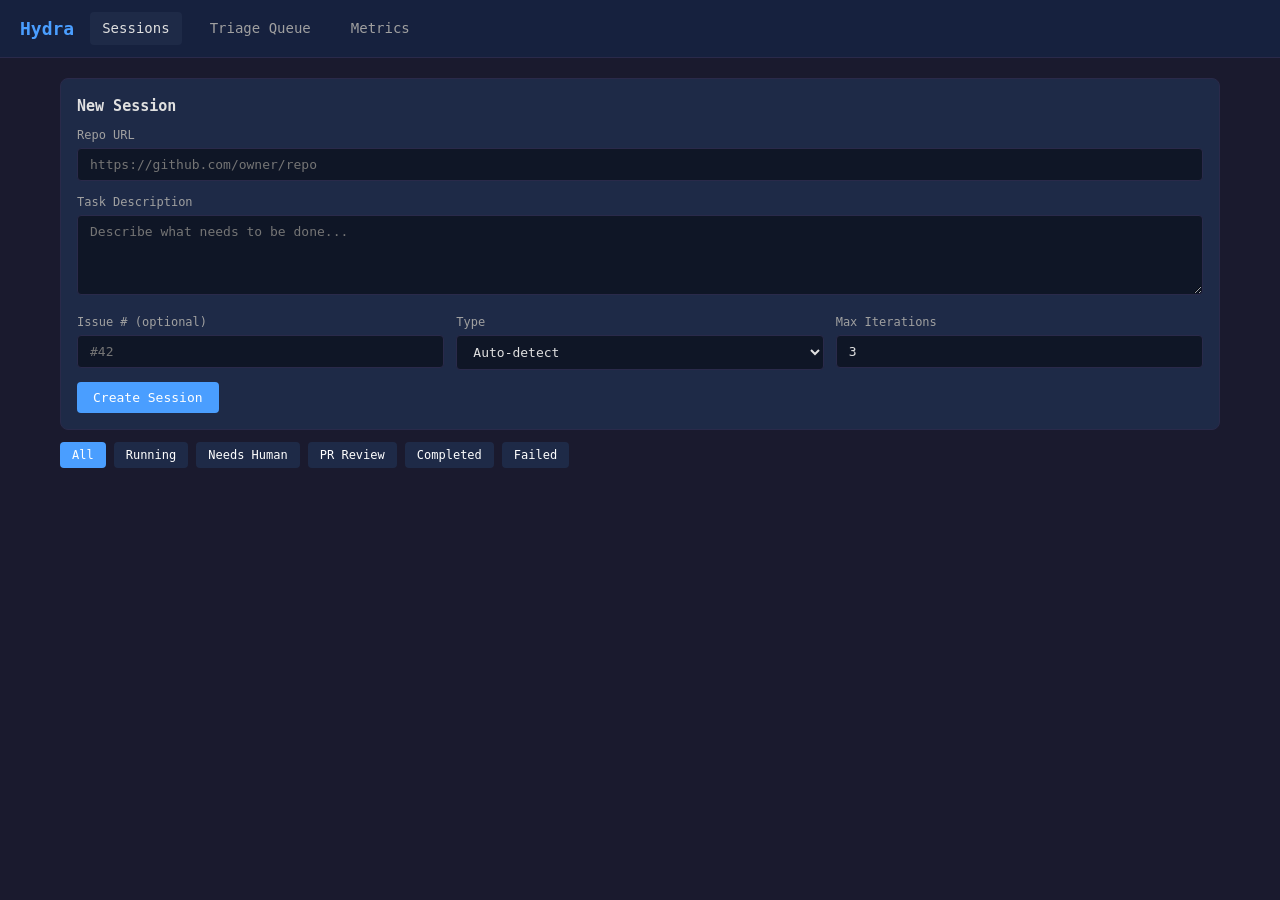
==== static/index.html @ 1d895949 "Initial commit: Hydra Demo async coding agent Two-workflow architecture using Mistral Vibe CLI & Wor" ====
<!DOCTYPE html>
<html lang="en">
<head>
  <meta charset="UTF-8">
  <meta name="viewport" content="width=device-width, initial-scale=1.0">
  <title>Hydra Demo</title>
  <link rel="stylesheet" href="/static/style.css">
</head>
<body>
  <nav>
    <span class="logo">Hydra</span>
    <a href="/static/index.html" class="active">Sessions</a>
    <a href="/static/triage.html">Triage Queue</a>
    <a href="#" onclick="showMetrics()">Metrics</a>
  </nav>

  <div class="container">
    <!-- Create Session Form -->
    <div class="card" id="create-form">
      <div class="card-header"><span class="card-title">New Session</span></div>
      <form onsubmit="createSession(event)">
        <div class="form-group">
          <label>Repo URL</label>
          <input type="url" id="repo_url" required placeholder="https://github.com/owner/repo">
        </div>
        <div class="form-group">
          <label>Task Description</label>
          <textarea id="task_description" required placeholder="Describe what needs to be done..."></textarea>
        </div>
        <div style="display:grid;grid-template-columns:1fr 1fr 1fr;gap:12px">
          <div class="form-group">
            <label>Issue # (optional)</label>
            <input type="number" id="issue_number" placeholder="#42" oninput="previewIssue()">
          </div>
          <div class="form-group">
            <label>Type</label>
            <select id="issue_type">
              <option value="">Auto-detect</option>
              <option value="bug">Bug Fix</option>
              <option value="feature">New Feature</option>
            </select>
          </div>
          <div class="form-group">
            <label>Max Iterations</label>
            <input type="number" id="max_iterations" value="3" min="1" max="10">
          </div>
        </div>
        <div id="issue-preview" style="display:none;margin-bottom:12px;color:var(--text-secondary);font-size:12px"></div>
        <button type="submit">Create Session</button>
      </form>
    </div>

    <!-- Filter tabs -->
    <div class="filter-tabs">
      <button class="active" onclick="filterSessions('all', this)">All</button>
      <button onclick="filterSessions('running', this)">Running</button>
      <button onclick="filterSessions('needs_human', this)">Needs Human</button>
      <button onclick="filterSessions('pr_review', this)">PR Review</button>
      <button onclick="filterSessions('completed', this)">Completed</button>
      <button onclick="filterSessions('failed', this)">Failed</button>
    </div>

    <!-- Session list -->
    <div class="session-list" id="session-list"></div>

    <!-- Metrics panel (hidden by default) -->
    <div id="metrics-panel" style="display:none"></div>
  </div>

  <script src="/static/app.js?v=3"></script>
  <script>loadSessions();</script>
</body>
</html>
---- static/style.css ----
:root {
  --bg-primary: #1a1a2e;
  --bg-secondary: #16213e;
  --bg-card: #1e2a47;
  --bg-input: #0f1626;
  --text-primary: #e0e0e0;
  --text-secondary: #a0a0a0;
  --text-muted: #606070;
  --border: #2a2a4a;
  --accent: #4a9eff;
  --status-pending: #6c757d;
  --status-running: #4a9eff;
  --status-ci: #f0ad4e;
  --status-pr-review: #9b59b6;
  --status-needs-human: #e67e22;
  --status-completed: #27ae60;
  --status-failed: #e74c3c;
  --status-cancelled: #95a5a6;
  --test-pass: #27ae60;
  --test-fail: #e74c3c;
  --test-skip: #95a5a6;
  --span-phase: #5a6a8a;
  --span-activity: #4a9eff;
  --span-agent: #9b59b6;
  --span-tool: #1abc9c;
  --span-container: #f0ad4e;
  --span-http: #27ae60;
  --span-wait: transparent;
}

* { box-sizing: border-box; margin: 0; padding: 0; }

body {
  font-family: 'SF Mono', 'Fira Code', 'Consolas', monospace;
  background: var(--bg-primary);
  color: var(--text-primary);
  font-size: 14px;
  line-height: 1.5;
}

.container { max-width: 1200px; margin: 0 auto; padding: 20px; }

/* Navigation */
nav {
  background: var(--bg-secondary);
  padding: 12px 20px;
  border-bottom: 1px solid var(--border);
  display: flex;
  gap: 16px;
  align-items: center;
}
nav .logo { font-size: 18px; font-weight: bold; color: var(--accent); }
nav a {
  color: var(--text-secondary);
  text-decoration: none;
  padding: 6px 12px;
  border-radius: 4px;
}
nav a:hover, nav a.active { color: var(--text-primary); background: var(--bg-card); }
.badge {
  display: inline-block;
  padding: 2px 8px;
  border-radius: 10px;
  font-size: 11px;
  font-weight: bold;
}
.badge-count { background: var(--status-needs-human); color: white; margin-left: 4px; }

/* Status badges */
.status-pending { background: var(--status-pending); color: white; }
.status-running { background: var(--status-running); color: white; }
.status-ci_monitoring { background: var(--status-ci); color: black; }
.status-pr_review { background: var(--status-pr-review); color: white; }
.status-needs_human { background: var(--status-needs-human); color: white; }
.status-completed { background: var(--status-completed); color: white; }
.status-failed { background: var(--status-failed); color: white; }
.status-cancelled { background: var(--status-cancelled); color: white; }

/* Cards */
.card {
  background: var(--bg-card);
  border: 1px solid var(--border);
  border-radius: 8px;
  padding: 16px;
  margin-bottom: 12px;
}
.card-header { display: flex; justify-content: space-between; align-items: center; margin-bottom: 8px; }
.card-title { font-weight: bold; font-size: 15px; }
.card-meta { color: var(--text-secondary); font-size: 12px; }

/* Forms */
input, textarea, select {
  background: var(--bg-input);
  border: 1px solid var(--border);
  color: var(--text-primary);
  padding: 8px 12px;
  border-radius: 4px;
  font-family: inherit;
  font-size: 13px;
  width: 100%;
}
textarea { min-height: 80px; resize: vertical; }
button {
  background: var(--accent);
  color: white;
  border: none;
  padding: 8px 16px;
  border-radius: 4px;
  cursor: pointer;
  font-family: inherit;
  font-size: 13px;
}
button:hover { opacity: 0.9; }
button.danger { background: var(--status-failed); }
button.secondary { background: var(--status-pending); }
.form-group { margin-bottom: 12px; }
.form-group label { display: block; margin-bottom: 4px; color: var(--text-secondary); font-size: 12px; }

/* Session list */
.session-list { display: grid; gap: 12px; }
.filter-tabs { display: flex; gap: 8px; margin-bottom: 16px; flex-wrap: wrap; }
.filter-tabs button { background: var(--bg-card); font-size: 12px; padding: 6px 12px; }
.filter-tabs button.active { background: var(--accent); }

/* Event stream */
.event-stream { max-height: 400px; overflow-y: auto; }
.event {
  padding: 8px 12px;
  border-left: 3px solid var(--border);
  margin-bottom: 4px;
  font-size: 13px;
}
.event-status { border-left-color: var(--accent); }
.event-error { border-left-color: var(--status-failed); background: rgba(231,76,60,0.1); }
.event-agent { border-left-color: var(--span-agent); }
.event-tool { border-left-color: var(--span-tool); }
.event-human { border-left-color: var(--status-needs-human); background: rgba(230,126,34,0.1); }
.event-time { color: var(--text-muted); font-size: 11px; margin-right: 8px; }

/* Test results */
.test-summary { display: flex; gap: 12px; margin-bottom: 8px; }
.test-summary .pass { color: var(--test-pass); }
.test-summary .fail { color: var(--test-fail); }
.test-summary .skip { color: var(--test-skip); }
.test-failure { background: rgba(231,76,60,0.1); padding: 8px; border-radius: 4px; margin: 4px 0; font-size: 12px; }

/* Trace timeline */
.trace-timeline { overflow-x: auto; }
.span-row {
  display: flex;
  align-items: center;
  padding: 2px 0;
  font-size: 12px;
}
.span-name { min-width: 200px; white-space: nowrap; overflow: hidden; text-overflow: ellipsis; }
.span-bar-container { flex: 1; position: relative; height: 20px; }
.span-bar {
  position: absolute;
  height: 16px;
  border-radius: 3px;
  top: 2px;
  min-width: 2px;
}
.span-bar.phase { background: var(--span-phase); }
.span-bar.activity { background: var(--span-activity); }
.span-bar.agent_turn { background: var(--span-agent); }
.span-bar.tool_call { background: var(--span-tool); }
.span-bar.container_op { background: var(--span-container); }
.span-bar.http { background: var(--span-http); }
.span-bar.wait { background: none; border: 1px dashed var(--text-muted); }
.span-bar.failed { background: var(--status-failed); }
.span-bar.running { animation: pulse 1.5s infinite; }
@keyframes pulse { 0%,100% { opacity: 1; } 50% { opacity: 0.5; } }
.span-duration { min-width: 60px; text-align: right; color: var(--text-secondary); font-size: 11px; }

/* Panels */
.panel { margin-bottom: 16px; }
.panel-header {
  display: flex; justify-content: space-between; align-items: center;
  padding: 8px 12px; background: var(--bg-secondary); border-radius: 4px 4px 0 0;
  cursor: pointer; user-select: none;
}
.panel-body { padding: 12px; border: 1px solid var(--border); border-top: none; border-radius: 0 0 4px 4px; }
.panel-body.collapsed { display: none; }

/* Human assist */
.assist-panel {
  background: rgba(230,126,34,0.1);
  border: 2px solid var(--status-needs-human);
  border-radius: 8px;
  padding: 16px;
}

/* Metrics */
.metric-cards { display: grid; grid-template-columns: repeat(auto-fit, minmax(150px, 1fr)); gap: 12px; margin-bottom: 20px; }
.metric-card {
  background: var(--bg-card);
  border: 1px solid var(--border);
  border-radius: 8px;
  padding: 16px;
  text-align: center;
}
.metric-value { font-size: 28px; font-weight: bold; color: var(--accent); }
.metric-label { font-size: 11px; color: var(--text-secondary); }

/* Collapsible */
.collapsible { cursor: pointer; }
.collapsible::before { content: "▶ "; font-size: 10px; }
.collapsible.open::before { content: "▼ "; }

/* Grid layout */
.layout { display: grid; grid-template-columns: 300px 1fr; gap: 20px; min-height: calc(100vh - 60px); }
.sidebar { overflow-y: auto; max-height: calc(100vh - 60px); padding: 16px; }
.main-content { padding: 16px; overflow-y: auto; }

@media (max-width: 768px) {
  .layout { grid-template-columns: 1fr; }
}
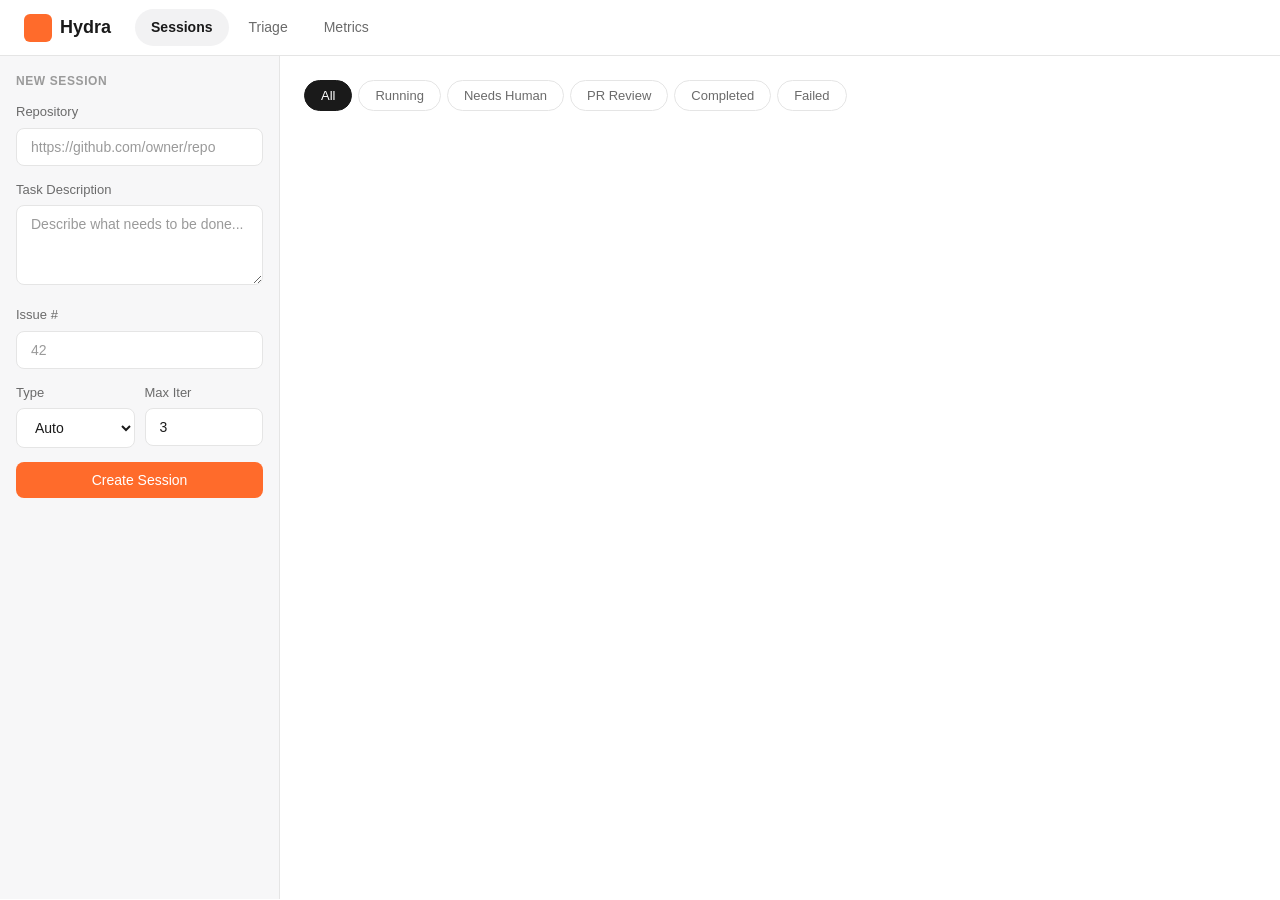
==== commit 01914dae: "ui fix" ====
--- a/static/index.html
+++ b/static/index.html
@@ -3,71 +3,71 @@
 <head>
   <meta charset="UTF-8">
   <meta name="viewport" content="width=device-width, initial-scale=1.0">
-  <title>Hydra Demo</title>
+  <title>Hydra</title>
   <link rel="stylesheet" href="/static/style.css">
 </head>
 <body>
   <nav>
     <span class="logo">Hydra</span>
     <a href="/static/index.html" class="active">Sessions</a>
-    <a href="/static/triage.html">Triage Queue</a>
-    <a href="#" onclick="showMetrics()">Metrics</a>
+    <a href="/static/triage.html">Triage</a>
+    <a href="#" onclick="showMetrics(); return false;">Metrics</a>
   </nav>
 
-  <div class="container">
-    <!-- Create Session Form -->
-    <div class="card" id="create-form">
-      <div class="card-header"><span class="card-title">New Session</span></div>
+  <div class="layout">
+    <!-- Sidebar: New Session form -->
+    <div class="sidebar">
+      <div class="section-title">New Session</div>
       <form onsubmit="createSession(event)">
         <div class="form-group">
-          <label>Repo URL</label>
+          <label>Repository</label>
           <input type="url" id="repo_url" required placeholder="https://github.com/owner/repo">
         </div>
         <div class="form-group">
           <label>Task Description</label>
           <textarea id="task_description" required placeholder="Describe what needs to be done..."></textarea>
         </div>
-        <div style="display:grid;grid-template-columns:1fr 1fr 1fr;gap:12px">
-          <div class="form-group">
-            <label>Issue # (optional)</label>
-            <input type="number" id="issue_number" placeholder="#42" oninput="previewIssue()">
-          </div>
+        <div class="form-group">
+          <label>Issue #</label>
+          <input type="number" id="issue_number" placeholder="42" oninput="previewIssue()">
+        </div>
+        <div id="issue-preview" style="display:none;margin-bottom:12px;color:var(--text-secondary);font-size:12px"></div>
+        <div style="display:grid;grid-template-columns:1fr 1fr;gap:10px">
           <div class="form-group">
             <label>Type</label>
             <select id="issue_type">
-              <option value="">Auto-detect</option>
-              <option value="bug">Bug Fix</option>
-              <option value="feature">New Feature</option>
+              <option value="">Auto</option>
+              <option value="bug">Bug</option>
+              <option value="feature">Feature</option>
             </select>
           </div>
           <div class="form-group">
-            <label>Max Iterations</label>
+            <label>Max Iter</label>
             <input type="number" id="max_iterations" value="3" min="1" max="10">
           </div>
         </div>
-        <div id="issue-preview" style="display:none;margin-bottom:12px;color:var(--text-secondary);font-size:12px"></div>
-        <button type="submit">Create Session</button>
+        <button type="submit" style="width:100%">Create Session</button>
       </form>
     </div>
 
-    <!-- Filter tabs -->
-    <div class="filter-tabs">
-      <button class="active" onclick="filterSessions('all', this)">All</button>
-      <button onclick="filterSessions('running', this)">Running</button>
-      <button onclick="filterSessions('needs_human', this)">Needs Human</button>
-      <button onclick="filterSessions('pr_review', this)">PR Review</button>
-      <button onclick="filterSessions('completed', this)">Completed</button>
-      <button onclick="filterSessions('failed', this)">Failed</button>
+    <!-- Main content: Session list -->
+    <div class="main-content">
+      <div class="filter-tabs">
+        <button class="active" onclick="filterSessions('all', this)">All</button>
+        <button onclick="filterSessions('running', this)">Running</button>
+        <button onclick="filterSessions('needs_human', this)">Needs Human</button>
+        <button onclick="filterSessions('pr_review', this)">PR Review</button>
+        <button onclick="filterSessions('completed', this)">Completed</button>
+        <button onclick="filterSessions('failed', this)">Failed</button>
+      </div>
+
+      <div class="session-list" id="session-list"></div>
+
+      <div id="metrics-panel" style="display:none"></div>
     </div>
-
-    <!-- Session list -->
-    <div class="session-list" id="session-list"></div>
-
-    <!-- Metrics panel (hidden by default) -->
-    <div id="metrics-panel" style="display:none"></div>
   </div>
 
-  <script src="/static/app.js?v=3"></script>
+  <script src="/static/app.js?v=8"></script>
   <script>loadSessions();</script>
 </body>
 </html>
--- a/static/style.css
+++ b/static/style.css
@@ -1,163 +1,252 @@
 :root {
-  --bg-primary: #1a1a2e;
-  --bg-secondary: #16213e;
-  --bg-card: #1e2a47;
-  --bg-input: #0f1626;
-  --text-primary: #e0e0e0;
-  --text-secondary: #a0a0a0;
-  --text-muted: #606070;
-  --border: #2a2a4a;
-  --accent: #4a9eff;
-  --status-pending: #6c757d;
-  --status-running: #4a9eff;
-  --status-ci: #f0ad4e;
-  --status-pr-review: #9b59b6;
-  --status-needs-human: #e67e22;
-  --status-completed: #27ae60;
-  --status-failed: #e74c3c;
-  --status-cancelled: #95a5a6;
-  --test-pass: #27ae60;
-  --test-fail: #e74c3c;
-  --test-skip: #95a5a6;
-  --span-phase: #5a6a8a;
-  --span-activity: #4a9eff;
-  --span-agent: #9b59b6;
-  --span-tool: #1abc9c;
-  --span-container: #f0ad4e;
-  --span-http: #27ae60;
+  --bg-primary: #ffffff;
+  --bg-secondary: #f7f7f8;
+  --bg-card: #f2f2f3;
+  --bg-input: #ffffff;
+  --bg-sidebar: #f7f7f8;
+  --text-primary: #1a1a1a;
+  --text-secondary: #6b6b6b;
+  --text-muted: #9a9a9a;
+  --border: #e5e5e5;
+  --border-light: #ececec;
+  --accent: #ff6b2b;
+  --accent-light: #fff3ed;
+  --accent-hover: #e5551f;
+  --status-pending: #9ca3af;
+  --status-running: #3b82f6;
+  --status-ci: #f59e0b;
+  --status-pr-review: #8b5cf6;
+  --status-needs-human: #f97316;
+  --status-completed: #22c55e;
+  --status-failed: #ef4444;
+  --status-cancelled: #9ca3af;
+  --test-pass: #22c55e;
+  --test-fail: #ef4444;
+  --test-skip: #9ca3af;
+  --span-phase: #94a3b8;
+  --span-activity: #3b82f6;
+  --span-agent: #8b5cf6;
+  --span-tool: #14b8a6;
+  --span-container: #f59e0b;
+  --span-http: #22c55e;
   --span-wait: transparent;
+  --radius: 12px;
+  --radius-sm: 8px;
+  --shadow-sm: 0 1px 2px rgba(0,0,0,0.05);
+  --shadow: 0 1px 3px rgba(0,0,0,0.08), 0 1px 2px rgba(0,0,0,0.04);
 }
 
 * { box-sizing: border-box; margin: 0; padding: 0; }
 
 body {
-  font-family: 'SF Mono', 'Fira Code', 'Consolas', monospace;
+  font-family: -apple-system, BlinkMacSystemFont, 'Segoe UI', 'Inter', Roboto, Helvetica, Arial, sans-serif;
   background: var(--bg-primary);
   color: var(--text-primary);
   font-size: 14px;
   line-height: 1.5;
 }
 
-.container { max-width: 1200px; margin: 0 auto; padding: 20px; }
-
-/* Navigation */
+.container { max-width: 900px; margin: 0 auto; padding: 24px 32px; }
+
+/* Navigation — top bar mimicking Vibe style */
 nav {
-  background: var(--bg-secondary);
-  padding: 12px 20px;
+  background: var(--bg-primary);
+  padding: 0 24px;
   border-bottom: 1px solid var(--border);
   display: flex;
-  gap: 16px;
+  gap: 4px;
   align-items: center;
-}
-nav .logo { font-size: 18px; font-weight: bold; color: var(--accent); }
+  height: 56px;
+  position: sticky;
+  top: 0;
+  z-index: 100;
+}
+nav .logo {
+  font-size: 18px;
+  font-weight: 700;
+  color: var(--text-primary);
+  margin-right: 20px;
+  display: flex;
+  align-items: center;
+  gap: 8px;
+}
+nav .logo::before {
+  content: '';
+  display: inline-block;
+  width: 28px;
+  height: 28px;
+  background: var(--accent);
+  border-radius: 6px;
+}
 nav a {
   color: var(--text-secondary);
   text-decoration: none;
-  padding: 6px 12px;
-  border-radius: 4px;
-}
-nav a:hover, nav a.active { color: var(--text-primary); background: var(--bg-card); }
+  padding: 8px 16px;
+  border-radius: 20px;
+  font-size: 14px;
+  font-weight: 500;
+  transition: all 0.15s ease;
+}
+nav a:hover { color: var(--text-primary); background: var(--bg-secondary); }
+nav a.active {
+  color: var(--text-primary);
+  background: var(--bg-card);
+  font-weight: 600;
+}
+
 .badge {
   display: inline-block;
-  padding: 2px 8px;
-  border-radius: 10px;
+  padding: 3px 10px;
+  border-radius: 20px;
   font-size: 11px;
-  font-weight: bold;
+  font-weight: 600;
+  letter-spacing: 0.02em;
 }
 .badge-count { background: var(--status-needs-human); color: white; margin-left: 4px; }
 
 /* Status badges */
-.status-pending { background: var(--status-pending); color: white; }
-.status-running { background: var(--status-running); color: white; }
-.status-ci_monitoring { background: var(--status-ci); color: black; }
-.status-pr_review { background: var(--status-pr-review); color: white; }
-.status-needs_human { background: var(--status-needs-human); color: white; }
-.status-completed { background: var(--status-completed); color: white; }
-.status-failed { background: var(--status-failed); color: white; }
-.status-cancelled { background: var(--status-cancelled); color: white; }
+.status-pending { background: #f3f4f6; color: #6b7280; }
+.status-running { background: #eff6ff; color: #2563eb; }
+.status-ci_monitoring { background: #fffbeb; color: #d97706; }
+.status-pr_review { background: #f5f3ff; color: #7c3aed; }
+.status-needs_human { background: #fff7ed; color: #ea580c; }
+.status-completed { background: #f0fdf4; color: #16a34a; }
+.status-failed { background: #fef2f2; color: #dc2626; }
+.status-cancelled { background: #f3f4f6; color: #6b7280; }
+.status-changes_requested { background: #fffbeb; color: #d97706; }
 
 /* Cards */
 .card {
-  background: var(--bg-card);
-  border: 1px solid var(--border);
-  border-radius: 8px;
-  padding: 16px;
+  background: var(--bg-primary);
+  border: 1px solid var(--border);
+  border-radius: var(--radius);
+  padding: 20px;
   margin-bottom: 12px;
-}
-.card-header { display: flex; justify-content: space-between; align-items: center; margin-bottom: 8px; }
-.card-title { font-weight: bold; font-size: 15px; }
-.card-meta { color: var(--text-secondary); font-size: 12px; }
+  transition: box-shadow 0.15s ease, border-color 0.15s ease;
+}
+.card:hover {
+  border-color: #d0d0d0;
+  box-shadow: var(--shadow);
+}
+.card-header { display: flex; justify-content: space-between; align-items: center; margin-bottom: 6px; }
+.card-title { font-weight: 600; font-size: 15px; color: var(--text-primary); }
+.card-meta { color: var(--text-secondary); font-size: 13px; }
+.card-meta a { color: var(--accent); text-decoration: none; }
+.card-meta a:hover { text-decoration: underline; }
 
 /* Forms */
 input, textarea, select {
   background: var(--bg-input);
   border: 1px solid var(--border);
   color: var(--text-primary);
-  padding: 8px 12px;
-  border-radius: 4px;
+  padding: 10px 14px;
+  border-radius: var(--radius-sm);
   font-family: inherit;
-  font-size: 13px;
+  font-size: 14px;
   width: 100%;
+  transition: border-color 0.15s ease, box-shadow 0.15s ease;
+}
+input:focus, textarea:focus, select:focus {
+  outline: none;
+  border-color: var(--accent);
+  box-shadow: 0 0 0 3px var(--accent-light);
+}
+input::placeholder, textarea::placeholder {
+  color: var(--text-muted);
 }
 textarea { min-height: 80px; resize: vertical; }
+
 button {
   background: var(--accent);
   color: white;
   border: none;
-  padding: 8px 16px;
-  border-radius: 4px;
+  padding: 10px 20px;
+  border-radius: var(--radius-sm);
   cursor: pointer;
   font-family: inherit;
+  font-size: 14px;
+  font-weight: 500;
+  transition: background 0.15s ease;
+}
+button:hover { background: var(--accent-hover); }
+button.danger { background: var(--status-failed); }
+button.danger:hover { background: #dc2626; }
+button.secondary { background: var(--bg-card); color: var(--text-primary); border: 1px solid var(--border); }
+button.secondary:hover { background: var(--border-light); }
+
+.form-group { margin-bottom: 14px; }
+.form-group label {
+  display: block;
+  margin-bottom: 6px;
+  color: var(--text-secondary);
   font-size: 13px;
-}
-button:hover { opacity: 0.9; }
-button.danger { background: var(--status-failed); }
-button.secondary { background: var(--status-pending); }
-.form-group { margin-bottom: 12px; }
-.form-group label { display: block; margin-bottom: 4px; color: var(--text-secondary); font-size: 12px; }
+  font-weight: 500;
+}
 
 /* Session list */
-.session-list { display: grid; gap: 12px; }
-.filter-tabs { display: flex; gap: 8px; margin-bottom: 16px; flex-wrap: wrap; }
-.filter-tabs button { background: var(--bg-card); font-size: 12px; padding: 6px 12px; }
-.filter-tabs button.active { background: var(--accent); }
+.session-list { display: grid; gap: 8px; }
+.session-list a { text-decoration: none; color: inherit; }
+
+.filter-tabs { display: flex; gap: 6px; margin-bottom: 20px; flex-wrap: wrap; }
+.filter-tabs button {
+  background: var(--bg-primary);
+  color: var(--text-secondary);
+  font-size: 13px;
+  padding: 7px 16px;
+  border: 1px solid var(--border);
+  border-radius: 20px;
+  font-weight: 500;
+}
+.filter-tabs button:hover {
+  background: var(--bg-secondary);
+  color: var(--text-primary);
+}
+.filter-tabs button.active {
+  background: var(--text-primary);
+  color: white;
+  border-color: var(--text-primary);
+}
 
 /* Event stream */
 .event-stream { max-height: 400px; overflow-y: auto; }
 .event {
-  padding: 8px 12px;
+  padding: 10px 14px;
   border-left: 3px solid var(--border);
   margin-bottom: 4px;
   font-size: 13px;
-}
-.event-status { border-left-color: var(--accent); }
-.event-error { border-left-color: var(--status-failed); background: rgba(231,76,60,0.1); }
-.event-agent { border-left-color: var(--span-agent); }
+  border-radius: 0 var(--radius-sm) var(--radius-sm) 0;
+  background: var(--bg-secondary);
+}
+.event-status { border-left-color: var(--accent); background: var(--accent-light); }
+.event-error { border-left-color: var(--status-failed); background: #fef2f2; }
+.event-agent { border-left-color: var(--span-agent); background: #f5f3ff; }
 .event-tool { border-left-color: var(--span-tool); }
-.event-human { border-left-color: var(--status-needs-human); background: rgba(230,126,34,0.1); }
-.event-time { color: var(--text-muted); font-size: 11px; margin-right: 8px; }
+.event-human { border-left-color: var(--status-needs-human); background: #fff7ed; }
+.event-time { color: var(--text-muted); font-size: 11px; margin-right: 8px; font-family: 'SF Mono', 'Fira Code', monospace; }
 
 /* Test results */
-.test-summary { display: flex; gap: 12px; margin-bottom: 8px; }
+.test-summary { display: flex; gap: 16px; margin-bottom: 8px; font-weight: 500; }
 .test-summary .pass { color: var(--test-pass); }
 .test-summary .fail { color: var(--test-fail); }
 .test-summary .skip { color: var(--test-skip); }
-.test-failure { background: rgba(231,76,60,0.1); padding: 8px; border-radius: 4px; margin: 4px 0; font-size: 12px; }
+.test-failure { background: #fef2f2; padding: 10px; border-radius: var(--radius-sm); margin: 4px 0; font-size: 12px; font-family: 'SF Mono', monospace; }
 
 /* Trace timeline */
 .trace-timeline { overflow-x: auto; }
 .span-row {
   display: flex;
   align-items: center;
-  padding: 2px 0;
-  font-size: 12px;
-}
-.span-name { min-width: 200px; white-space: nowrap; overflow: hidden; text-overflow: ellipsis; }
+  padding: 4px 0;
+  font-size: 13px;
+  border-bottom: 1px solid var(--border-light);
+}
+.span-row:last-child { border-bottom: none; }
+.span-name { min-width: 200px; white-space: nowrap; overflow: hidden; text-overflow: ellipsis; font-weight: 500; }
 .span-bar-container { flex: 1; position: relative; height: 20px; }
 .span-bar {
   position: absolute;
   height: 16px;
-  border-radius: 3px;
+  border-radius: 4px;
   top: 2px;
   min-width: 2px;
 }
@@ -171,48 +260,104 @@
 .span-bar.failed { background: var(--status-failed); }
 .span-bar.running { animation: pulse 1.5s infinite; }
 @keyframes pulse { 0%,100% { opacity: 1; } 50% { opacity: 0.5; } }
-.span-duration { min-width: 60px; text-align: right; color: var(--text-secondary); font-size: 11px; }
+.span-duration { min-width: 60px; text-align: right; color: var(--text-secondary); font-size: 12px; font-family: 'SF Mono', monospace; }
 
 /* Panels */
-.panel { margin-bottom: 16px; }
+.panel { margin-bottom: 12px; }
 .panel-header {
   display: flex; justify-content: space-between; align-items: center;
-  padding: 8px 12px; background: var(--bg-secondary); border-radius: 4px 4px 0 0;
-  cursor: pointer; user-select: none;
-}
-.panel-body { padding: 12px; border: 1px solid var(--border); border-top: none; border-radius: 0 0 4px 4px; }
+  padding: 12px 16px;
+  background: var(--bg-secondary);
+  border: 1px solid var(--border);
+  border-radius: var(--radius-sm) var(--radius-sm) 0 0;
+  cursor: pointer;
+  user-select: none;
+  font-weight: 600;
+  font-size: 14px;
+  color: var(--text-primary);
+  transition: background 0.15s ease;
+}
+.panel-header:hover { background: var(--bg-card); }
+.panel-body {
+  padding: 16px;
+  border: 1px solid var(--border);
+  border-top: none;
+  border-radius: 0 0 var(--radius-sm) var(--radius-sm);
+  background: var(--bg-primary);
+}
 .panel-body.collapsed { display: none; }
 
 /* Human assist */
 .assist-panel {
-  background: rgba(230,126,34,0.1);
-  border: 2px solid var(--status-needs-human);
-  border-radius: 8px;
-  padding: 16px;
+  background: #fff7ed;
+  border: 1px solid #fed7aa;
+  border-radius: var(--radius);
+  padding: 20px;
+  margin-bottom: 12px;
+}
+.assist-panel h3 {
+  font-size: 15px;
+  font-weight: 600;
+  margin-bottom: 8px;
 }
 
 /* Metrics */
-.metric-cards { display: grid; grid-template-columns: repeat(auto-fit, minmax(150px, 1fr)); gap: 12px; margin-bottom: 20px; }
+.metric-cards { display: grid; grid-template-columns: repeat(auto-fit, minmax(160px, 1fr)); gap: 12px; margin-bottom: 20px; }
 .metric-card {
-  background: var(--bg-card);
-  border: 1px solid var(--border);
-  border-radius: 8px;
-  padding: 16px;
+  background: var(--bg-primary);
+  border: 1px solid var(--border);
+  border-radius: var(--radius);
+  padding: 20px;
   text-align: center;
 }
-.metric-value { font-size: 28px; font-weight: bold; color: var(--accent); }
-.metric-label { font-size: 11px; color: var(--text-secondary); }
+.metric-value { font-size: 32px; font-weight: 700; color: var(--accent); }
+.metric-label { font-size: 12px; color: var(--text-secondary); font-weight: 500; margin-top: 4px; }
 
 /* Collapsible */
 .collapsible { cursor: pointer; }
-.collapsible::before { content: "▶ "; font-size: 10px; }
-.collapsible.open::before { content: "▼ "; }
+.collapsible::before { content: "\25B6 "; font-size: 10px; }
+.collapsible.open::before { content: "\25BC "; }
 
 /* Grid layout */
-.layout { display: grid; grid-template-columns: 300px 1fr; gap: 20px; min-height: calc(100vh - 60px); }
-.sidebar { overflow-y: auto; max-height: calc(100vh - 60px); padding: 16px; }
-.main-content { padding: 16px; overflow-y: auto; }
+.layout { display: grid; grid-template-columns: 280px 1fr; gap: 0; min-height: calc(100vh - 57px); }
+.sidebar {
+  overflow-y: auto;
+  max-height: calc(100vh - 57px);
+  padding: 16px;
+  border-right: 1px solid var(--border);
+  background: var(--bg-sidebar);
+}
+.main-content { padding: 24px; overflow-y: auto; }
 
 @media (max-width: 768px) {
   .layout { grid-template-columns: 1fr; }
-}
+  .sidebar { max-height: none; border-right: none; border-bottom: 1px solid var(--border); }
+}
+
+/* Section headings */
+.section-title {
+  font-size: 12px;
+  font-weight: 600;
+  color: var(--text-muted);
+  text-transform: uppercase;
+  letter-spacing: 0.05em;
+  margin-bottom: 12px;
+}
+
+/* Create form card override */
+#create-form {
+  background: var(--bg-secondary);
+  border: 1px solid var(--border);
+}
+#create-form .card-header {
+  margin-bottom: 16px;
+}
+#create-form .card-title {
+  font-size: 16px;
+}
+
+/* Scrollbar styling */
+::-webkit-scrollbar { width: 6px; }
+::-webkit-scrollbar-track { background: transparent; }
+::-webkit-scrollbar-thumb { background: var(--border); border-radius: 3px; }
+::-webkit-scrollbar-thumb:hover { background: var(--text-muted); }
